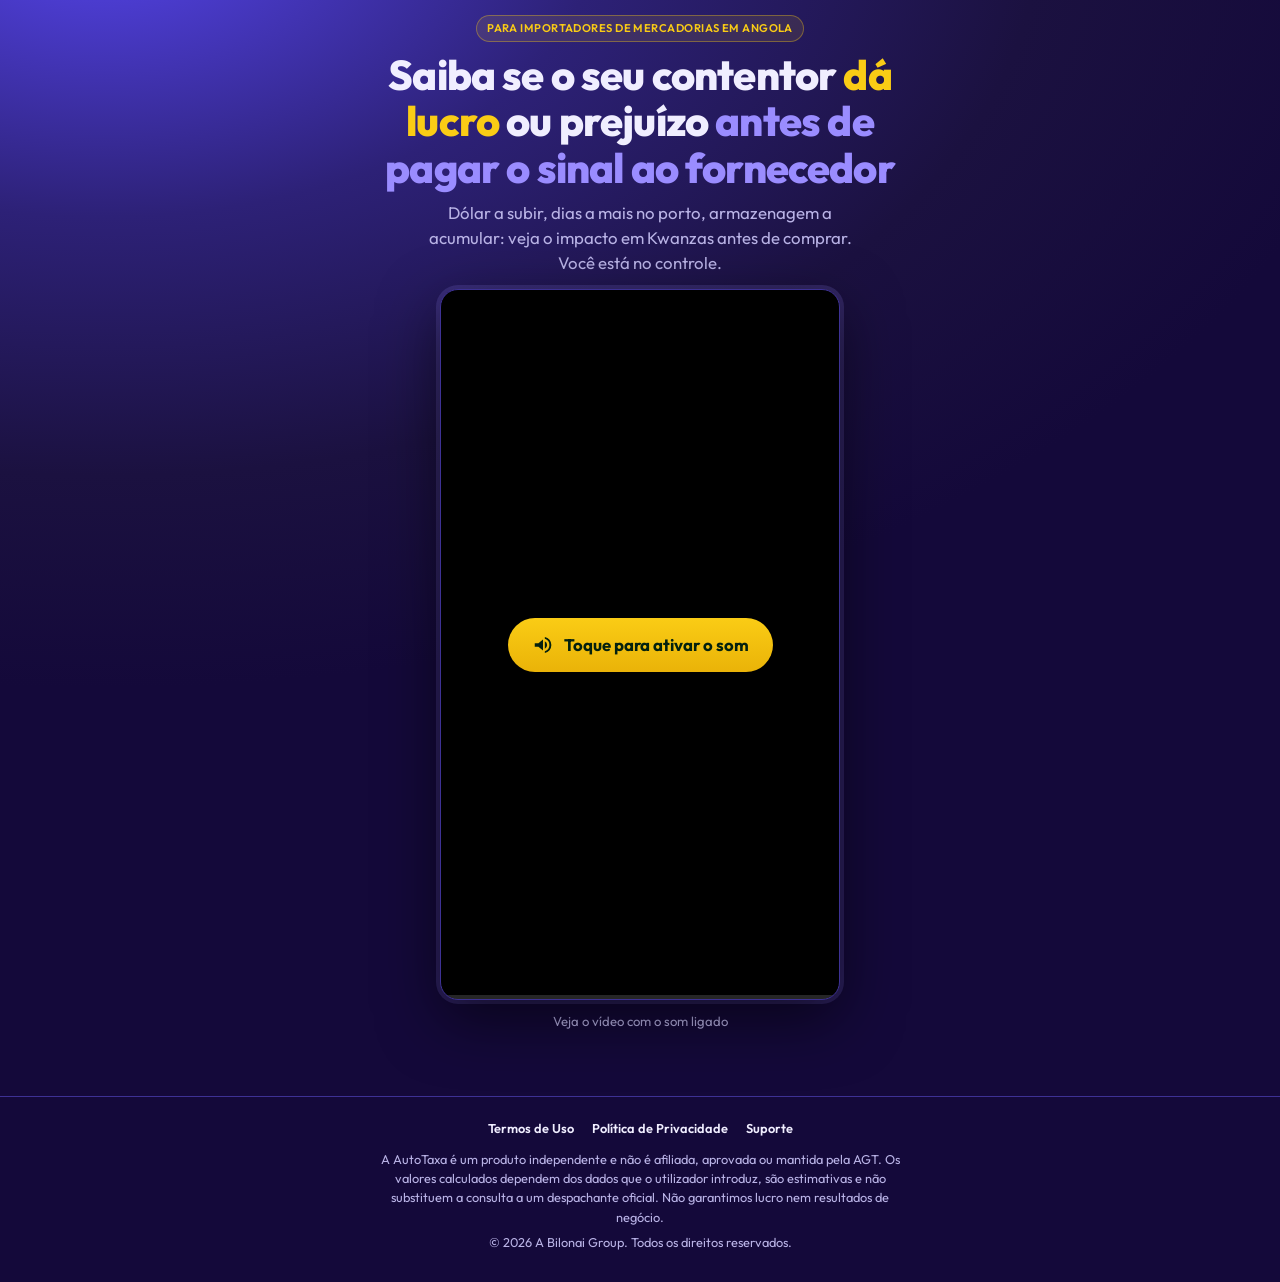
==== index.html @ 73c4d35e "Add files via upload" ====
<!doctype html>
<html lang="pt-AO">
<head>
  <meta charset="utf-8">
  <meta name="viewport" content="width=device-width,initial-scale=1,viewport-fit=cover">
  <title>AutoTaxa Cargo — Saiba se a sua importação dá lucro antes de comprar</title>
  <meta name="description" content="Planilha para importadores de mercadorias em Angola: veredito GO / NÃO COMPRAR, stress test de câmbio e atraso no porto, armazenagem e caixa — tudo em Kwanzas.">
  <meta name="theme-color" content="#2d2177">
  <meta property="og:title" content="AutoTaxa Cargo — Você está no controle da sua importação">
  <meta property="og:description" content="Veredito, stress test, armazenagem e caixa numa única planilha.">
  <meta property="og:type" content="website">
  <meta name="twitter:card" content="summary_large_image">
  <link rel="icon" type="image/png" href="/favicon.png">
  <link rel="apple-touch-icon" href="/favicon.png">
  <link rel="stylesheet" href="styles.css">
  <!-- Meta Pixel (apenas carregamento + PageView; os eventos de conversão vêm da plataforma de checkout) -->
  <script>
  !function(f,b,e,v,n,t,s){if(f.fbq)return;n=f.fbq=function(){n.callMethod?n.callMethod.apply(n,arguments):n.queue.push(arguments)};if(!f._fbq)f._fbq=n;n.push=n;n.loaded=!0;n.version='2.0';n.queue=[];t=b.createElement(e);t.async=!0;t.src=v;s=b.getElementsByTagName(e)[0];s.parentNode.insertBefore(t,s)}(window,document,'script','https://connect.facebook.net/en_US/fbevents.js');
  fbq('init','2337044630374395');
  fbq('track','PageView');
  </script>
  <noscript><img height="1" width="1" style="display:none" src="https://www.facebook.com/tr?id=2337044630374395&ev=PageView&noscript=1" alt=""></noscript>
  <!-- UTMify (passo final): colar aqui o script de UTMs do produto Cargo -->
</head>
<body>

<main class="hero">
  <div class="wrap">
    <span class="eyebrow">Para importadores de mercadorias em Angola</span>

    <h1>Saiba se o seu contentor <mark>dá lucro</mark> ou prejuízo <span class="soft">antes de pagar o sinal ao fornecedor</span></h1>

    <p class="sub">Dólar a subir, dias a mais no porto, armazenagem a acumular: veja o impacto em Kwanzas antes de comprar. Você está no controle.</p>

    <div class="vsl" id="vsl">
      <video id="vslVideo" muted autoplay playsinline webkit-playsinline preload="auto" disablepictureinpicture controlslist="nodownload noplaybackrate">
        <source src="assets/vsl.mp4" type="video/mp4">
      </video>
      <button class="sound-btn" id="soundBtn" type="button" aria-label="Ativar som do vídeo">
        <svg viewBox="0 0 24 24" fill="currentColor" aria-hidden="true"><path d="M3 10v4h4l5 4V6L7 10H3zm13.5 2a4.5 4.5 0 0 0-2.5-4v8a4.5 4.5 0 0 0 2.5-4zM14 3.2v2.1a7 7 0 0 1 0 13.4v2.1a9 9 0 0 0 0-17.6z"/></svg>
        Toque para ativar o som
      </button>
      <div class="vsl-bar"><i id="vslBar"></i></div>
    </div>
    <p class="vsl-note">Veja o vídeo com o som ligado</p>
  </div>
</main>

<!-- Libertada em UNLOCK_AT (main.js) -->
<section class="proof" id="veredito" hidden aria-label="O Veredito dos Importadores">
  <div class="proof-track" id="proofTrack">
    <div class="proof-sticky">
      <h2>O Veredito dos <span>Importadores</span></h2>
      <p class="proof-sub">Mensagens reais de clientes no WhatsApp</p>

      <div class="proof-stage" id="proofStage">
        <img src="assets/provas/prova-1.png" alt="Testemunho de cliente no WhatsApp 1" loading="lazy">
        <img src="assets/provas/prova-2.png" alt="Testemunho de cliente no WhatsApp 2" loading="lazy">
        <img src="assets/provas/prova-3.png" alt="Testemunho de cliente no WhatsApp 3" loading="lazy">
        <img src="assets/provas/prova-4.png" alt="Testemunho de cliente no WhatsApp 4" loading="lazy">
        <img src="assets/provas/prova-5.png" alt="Testemunho de cliente no WhatsApp 5" loading="lazy">
      </div>

      <div class="dots" id="proofDots" aria-hidden="true"><i></i><i></i><i></i><i></i><i></i></div>
      <p class="scroll-hint" id="scrollHint">Deslize para ver mais ↓</p>
    </div>
  </div>
</section>

<footer class="site-footer">
  <div class="wrap">
    <nav>
      <a href="termos.html">Termos de Uso</a>
      <a href="privacidade.html">Política de Privacidade</a>
      <a href="https://wa.me/244955968159" rel="noopener">Suporte</a>
    </nav>
    <p>A AutoTaxa é um produto independente e não é afiliada, aprovada ou mantida pela AGT. Os valores calculados dependem dos dados que o utilizador introduz, são estimativas e não substituem a consulta a um despachante oficial. Não garantimos lucro nem resultados de negócio.</p>
    <p>© <span id="year">2026</span> A Bilonai Group. Todos os direitos reservados.</p>
  </div>
</footer>

<a class="shortcut" id="shortcut" href="#veredito">👇 Ver quem já usa a AutoTaxa Cargo</a>

<!-- CTA: aparece no último testemunho -->
<div class="cta-card" id="ctaCard">
  <p><b>AutoTaxa Cargo</b> — simulador, stress test, contentores, caixa e manual em PDF</p>
  <a class="btn" href="https://okandapay.com/checkout/planilha-calculadora-autotaxa-cargo-mv1c8397?pid=7a7638f3-526f-4d42-95f4-f4718d9a4adf">
    QUERO A AUTOTAXA CARGO POR 21.997 Kz
    <span>Acesso digital imediato · Pagamento seguro</span>
  </a>
  <small>Última atualização da planilha: outubro de 2026</small>
</div>

<script src="main.js"></script>
</body>
</html>
---- styles.css ----
@import url('https://fonts.googleapis.com/css2?family=Outfit:wght@400;500;600;700;800&display=swap');

:root{
  --bg:#14093a; --bg2:#2d2177; --card:#241a5c; --line:#3d3194;
  --txt:#f0eeff; --mut:#b9b3e6; --teal:#9a8cff; --gold:#facc15;
  --cta1:#22c55e; --cta2:#15a34a; --danger:#f87171;
}
*{box-sizing:border-box;margin:0;padding:0}
html{scroll-behavior:smooth;-webkit-text-size-adjust:100%}
html{background:#14093a;color-scheme:dark;overscroll-behavior-y:none}
body{
  font-family:'Outfit',system-ui,-apple-system,Segoe UI,Roboto,sans-serif;
  background:transparent;
  color:var(--txt);line-height:1.5;min-height:100vh;
}
/* fundo em camada fixa própria: evita a barra branca ao rolar depressa no telemóvel */
body::before{
  content:'';position:fixed;inset:0;z-index:-1;pointer-events:none;
  background:radial-gradient(1300px 760px at 8% -8%,#5545ec 0%,#2d2177 38%,#1b1140 72%,#14093a 100%);
}
img,video{max-width:100%;display:block}
a{color:inherit}
[hidden]{display:none!important}

.wrap{width:100%;max-width:560px;margin:0 auto;padding:0 18px}
.wrap.wide{max-width:980px}

/* ---------- HERO ---------- */
.hero{padding:14px 0 36px;text-align:center}
.eyebrow{
  display:inline-block;font-size:.7rem;font-weight:600;letter-spacing:.04em;text-transform:uppercase;
  color:var(--gold);background:rgba(250,204,21,.1);border:1px solid rgba(250,204,21,.35);
  padding:4px 10px;border-radius:999px;margin-bottom:10px;
}
h1{font-size:clamp(1.65rem,6.4vw,2.6rem);line-height:1.12;font-weight:800;letter-spacing:-.02em}
h1 mark{background:none;color:var(--gold)}
h1 .soft{color:var(--teal)}
.cover{width:min(100%,360px);margin:0 auto 14px;border-radius:16px;border:1px solid var(--line);box-shadow:0 14px 40px rgba(0,0,0,.45)}
.pains{list-style:none;display:grid;gap:8px;text-align:left;max-width:400px;margin:18px auto 0;font-size:.92rem;color:var(--txt)}
.pains li{padding-left:26px;position:relative}
.pains li::before{content:'›';position:absolute;left:6px;color:var(--gold);font-weight:800}
.sub{margin:8px auto 14px;color:var(--mut);font-size:clamp(.92rem,3.5vw,1.05rem);max-width:460px}

/* ---------- VSL ---------- */
.vsl{
  position:relative;width:min(100%,400px);aspect-ratio:9/16;margin:0 auto;
  border-radius:18px;overflow:hidden;background:#000;
  border:1px solid var(--line);box-shadow:0 20px 60px rgba(0,0,0,.55),0 0 0 4px rgba(154,140,255,.18);
}
.vsl video{width:100%;height:100%;object-fit:cover;cursor:pointer}
.sound-btn{
  position:absolute;inset:0;margin:auto;width:max-content;height:max-content;
  display:flex;align-items:center;gap:10px;
  font:700 1.05rem 'Outfit',sans-serif;color:#04210f;
  background:linear-gradient(180deg,var(--gold),#eab308);
  border:0;border-radius:999px;padding:16px 24px;cursor:pointer;
  box-shadow:0 0 0 0 rgba(250,204,21,.7);animation:pulse 1.6s infinite;
}
.sound-btn svg{width:22px;height:22px}
.vsl-bar{position:absolute;left:0;right:0;bottom:0;height:4px;background:rgba(255,255,255,.15)}
.vsl-bar i{display:block;height:100%;width:0;background:var(--teal);transition:width .4s linear}
.vsl-note{margin-top:12px;font-size:.82rem;color:var(--mut)}

/* ---------- ATALHO FLUTUANTE ---------- */
.shortcut{
  position:fixed;left:50%;bottom:18px;transform:translate(-50%,30px);opacity:0;pointer-events:none;
  z-index:30;display:flex;align-items:center;gap:8px;white-space:nowrap;
  font:700 .95rem 'Outfit',sans-serif;color:var(--txt);text-decoration:none;
  background:rgba(36,26,92,.96);border:1px solid var(--teal);border-radius:999px;padding:13px 20px;
  box-shadow:0 10px 30px rgba(0,0,0,.5);transition:.5s cubic-bezier(.2,.8,.2,1);
}
.shortcut.show{opacity:1;transform:translate(-50%,0);pointer-events:auto;animation:nudge 2.2s 1s infinite}

/* ---------- PROVAS (scroll-driven) ---------- */
.proof-track{position:relative;height:calc(100vh + 4*90vh);height:calc(100svh + 4*90svh)}
.proof-sticky{
  position:sticky;top:0;height:100vh;height:100svh;
  display:flex;flex-direction:column;align-items:center;padding:20px 18px 14px;
}
.proof h2{font-size:clamp(1.3rem,5vw,1.8rem);font-weight:800;text-align:center;letter-spacing:-.01em}
.proof h2 span{color:var(--teal)}
.proof-sub{color:var(--mut);font-size:.9rem;text-align:center;margin:4px 0 12px}
.proof-stage{position:relative;flex:1;width:100%;max-width:420px;min-height:0}
.proof-stage img{
  position:absolute;inset:0;width:100%;height:100%;object-fit:contain;
  opacity:0;transform:translateY(18px) scale(.97);transition:.45s ease;border-radius:12px;
}
.proof-stage img.on{opacity:1;transform:none}
.dots{display:flex;gap:8px;margin:12px 0 4px}
.dots i{width:8px;height:8px;border-radius:50%;background:var(--line);transition:.3s}
.dots i.on{background:var(--teal);width:24px;border-radius:6px}
.scroll-hint{font-size:.82rem;color:var(--mut);height:20px;transition:.3s}
.scroll-hint.off{opacity:0}

/* CTA final (aparece no último testemunho) */
.cta-card{
  position:fixed;left:50%;bottom:14px;z-index:40;width:calc(100% - 28px);max-width:460px;
  transform:translate(-50%,40px);opacity:0;pointer-events:none;transition:.7s cubic-bezier(.2,.8,.2,1);
  text-align:center;background:linear-gradient(180deg,#2a1f6e,#1c1450);
  border:1px solid var(--cta1);border-radius:18px;padding:16px 16px 14px;
  box-shadow:0 0 40px rgba(34,197,94,.28),0 16px 40px rgba(0,0,0,.6);
}
.cta-card.show{opacity:1;transform:translate(-50%,0);pointer-events:auto}
.cta-card p{font-size:.88rem;color:var(--mut);margin-bottom:10px}
.cta-card p b{color:var(--txt)}
.cta-card small{display:block;margin-top:9px;font-size:.76rem;color:var(--mut)}

.btn{
  display:block;width:100%;text-align:center;text-decoration:none;
  font:800 1.08rem 'Outfit',sans-serif;color:#03210e;
  background:linear-gradient(180deg,var(--cta1),var(--cta2));
  padding:17px 18px;border-radius:14px;border:0;cursor:pointer;
  box-shadow:0 8px 24px rgba(34,197,94,.35);animation:glow 2s infinite;
}
.btn span{display:block;font-size:.8rem;font-weight:600;opacity:.8}
.btn:active{transform:scale(.98)}

/* ---------- LEGAL ---------- */
.legal{padding:34px 0 50px}
.legal h1{font-size:1.7rem;margin-bottom:6px}
.legal .upd{color:var(--mut);font-size:.85rem;margin-bottom:22px}
.legal h2{font-size:1.1rem;margin:22px 0 6px;color:var(--teal)}
.legal p,.legal li{color:#dcd7ff;font-size:.97rem;margin-bottom:8px}
.legal ul{padding-left:20px}
.legal .fill{background:rgba(250,204,21,.18);color:var(--gold);padding:0 5px;border-radius:4px}
.back{display:inline-block;margin-bottom:18px;color:var(--teal);text-decoration:none;font-weight:600}

/* ---------- FOOTER ---------- */
.site-footer{border-top:1px solid var(--line);margin-top:28px;padding:22px 0 24px;text-align:center;color:var(--mut);font-size:.8rem}
.site-footer nav{display:flex;justify-content:center;gap:18px;margin-bottom:12px;flex-wrap:wrap}
.site-footer nav a{color:var(--txt);text-decoration:none;font-weight:600}
.site-footer nav a:hover{color:var(--teal)}
.site-footer p{max-width:520px;margin:6px auto}
/* espaço extra só enquanto o cartão de CTA fixo está visível */
body.cta-on .site-footer{padding-bottom:150px}

/* ---------- ANIMAÇÕES ---------- */
@keyframes pulse{0%{box-shadow:0 0 0 0 rgba(250,204,21,.65)}70%{box-shadow:0 0 0 22px rgba(250,204,21,0)}100%{box-shadow:0 0 0 0 rgba(250,204,21,0)}}
@keyframes glow{0%,100%{box-shadow:0 8px 24px rgba(34,197,94,.35)}50%{box-shadow:0 8px 34px rgba(34,197,94,.7)}}
@keyframes nudge{0%,100%{transform:translate(-50%,0)}50%{transform:translate(-50%,-5px)}}
@media(prefers-reduced-motion:reduce){*{animation:none!important;transition:none!important}}
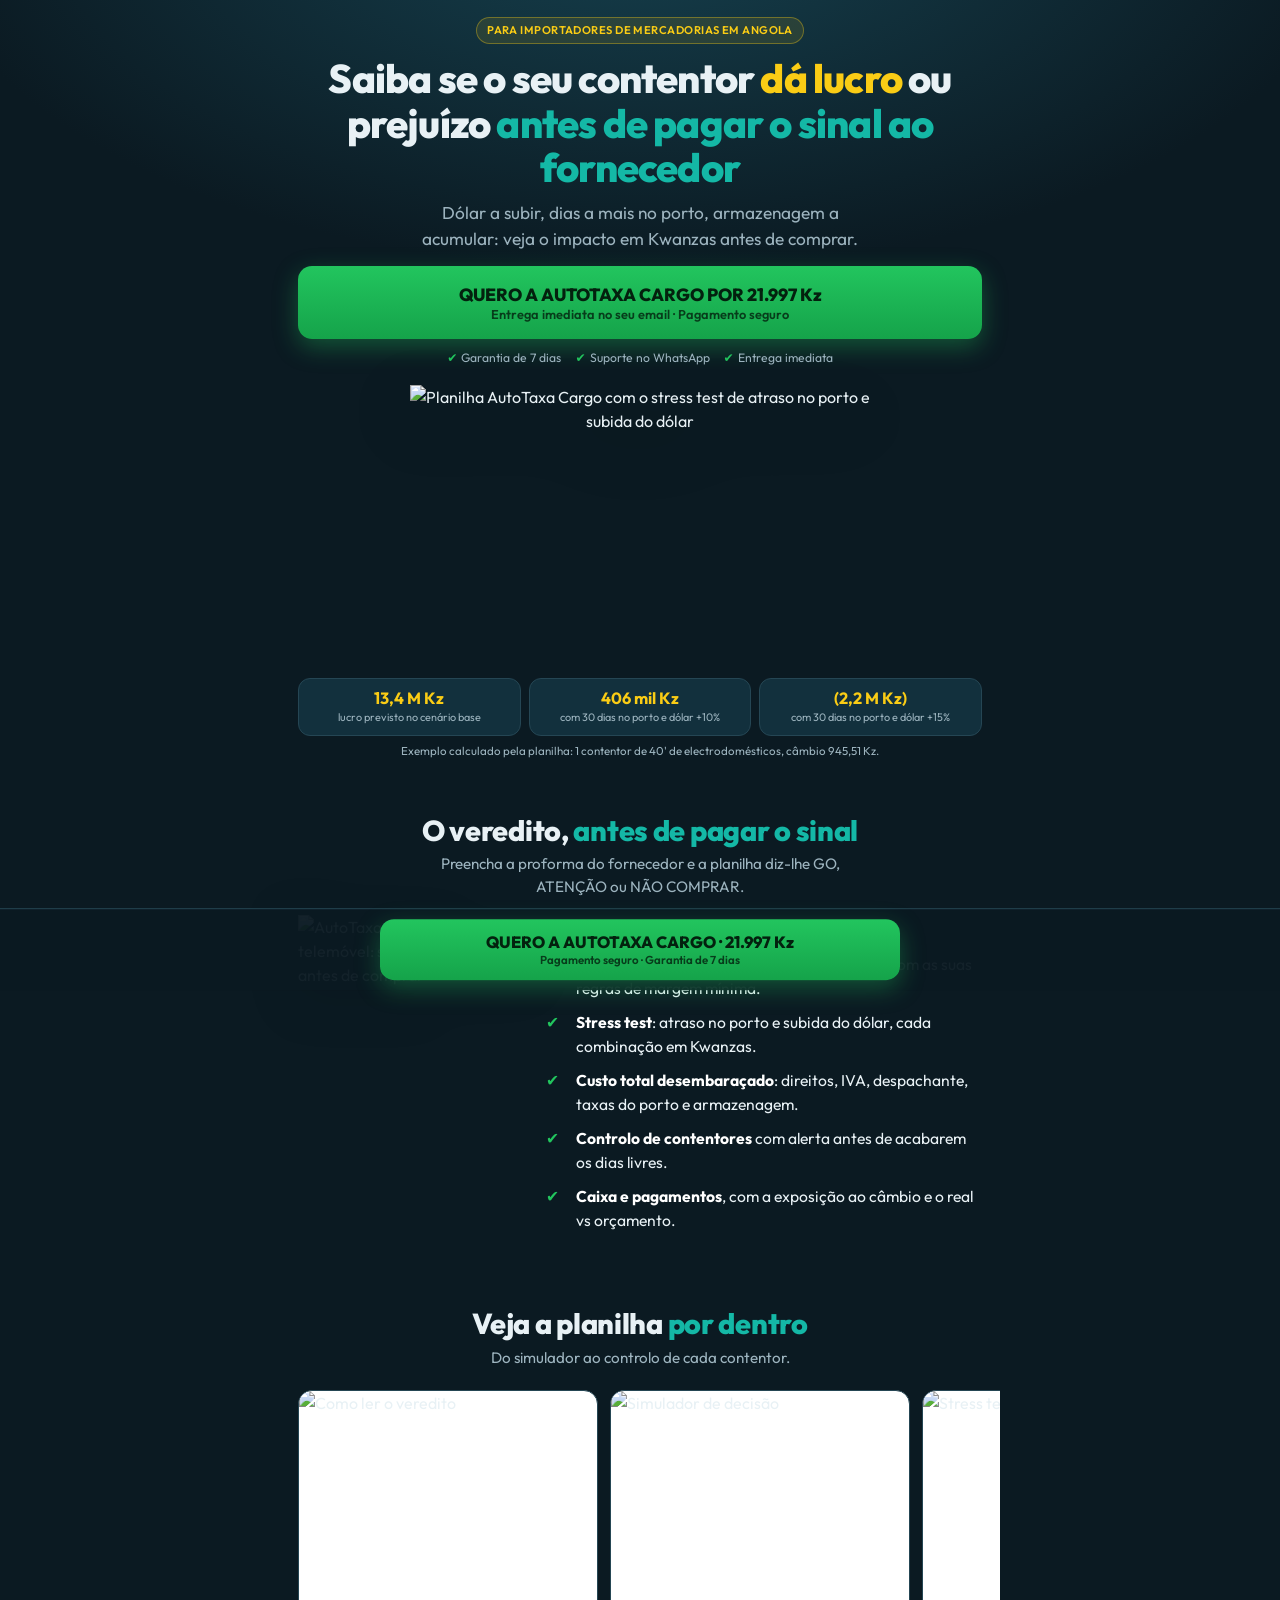
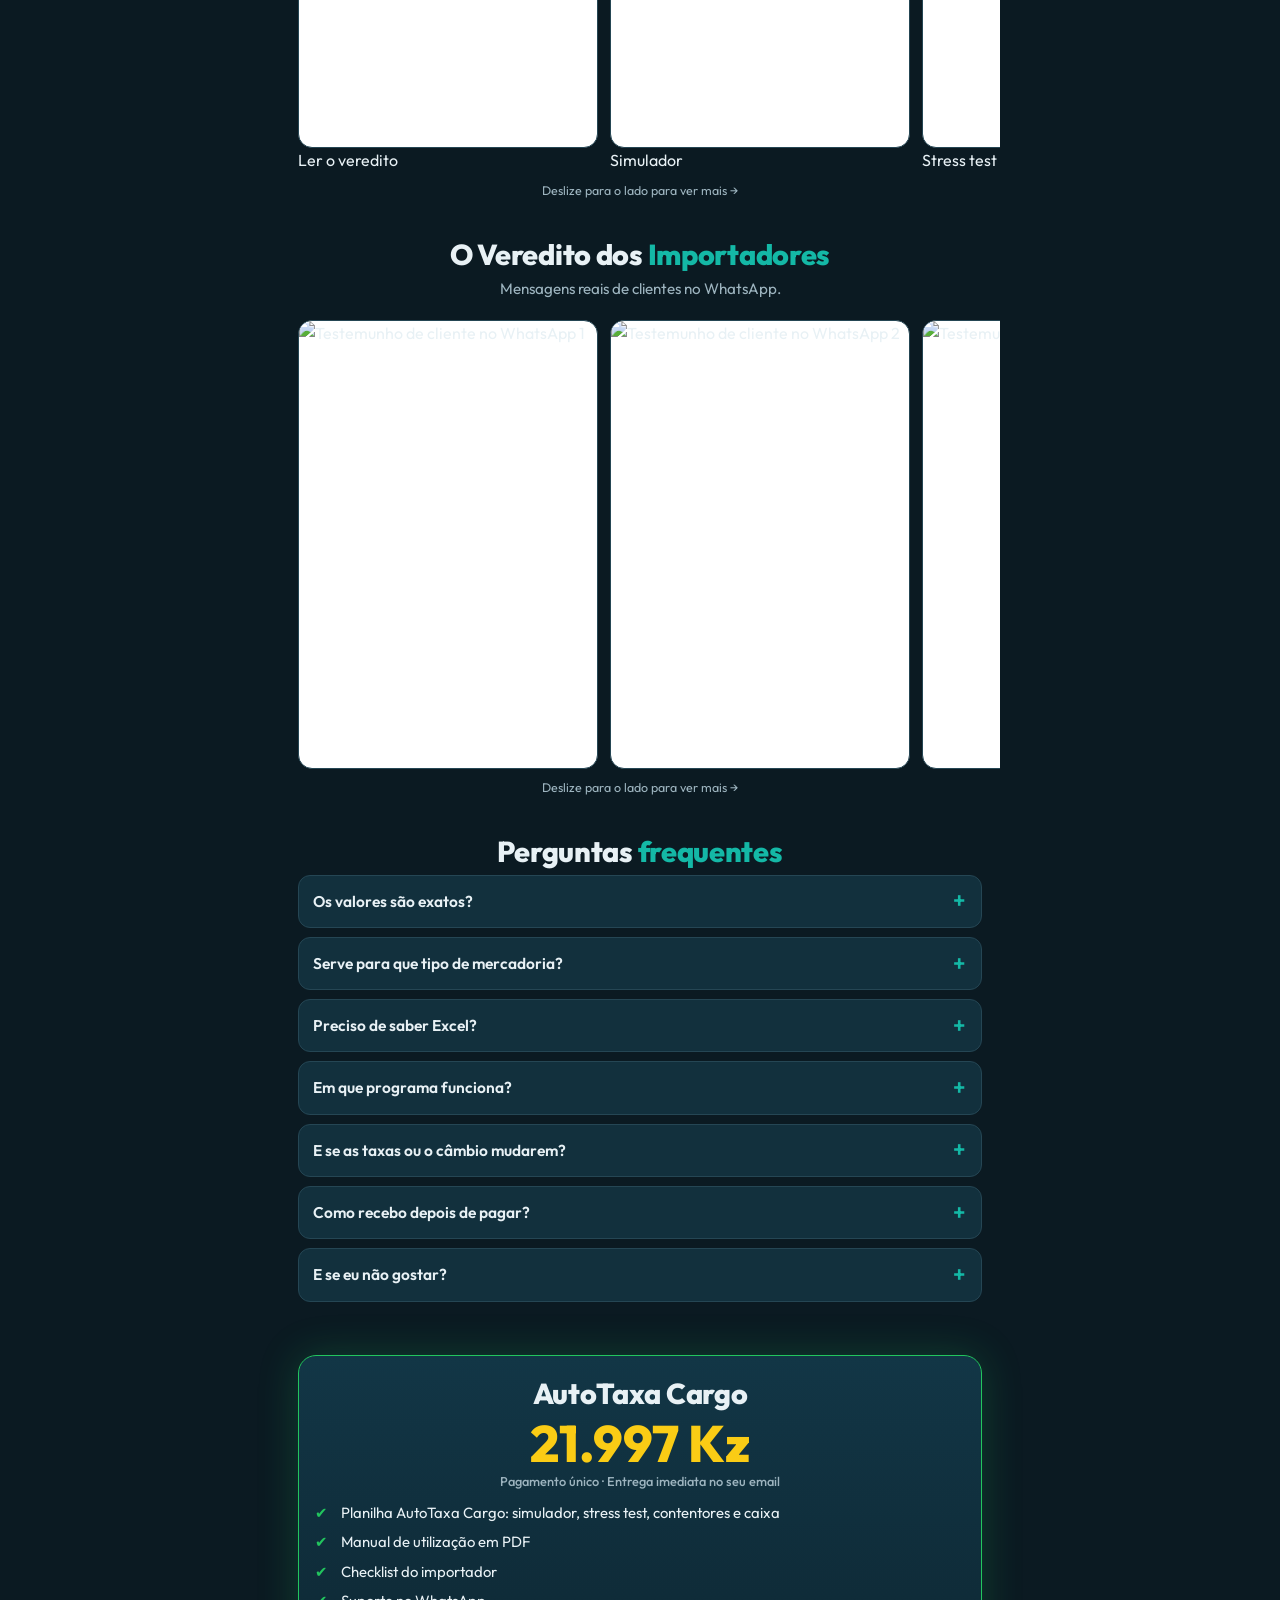
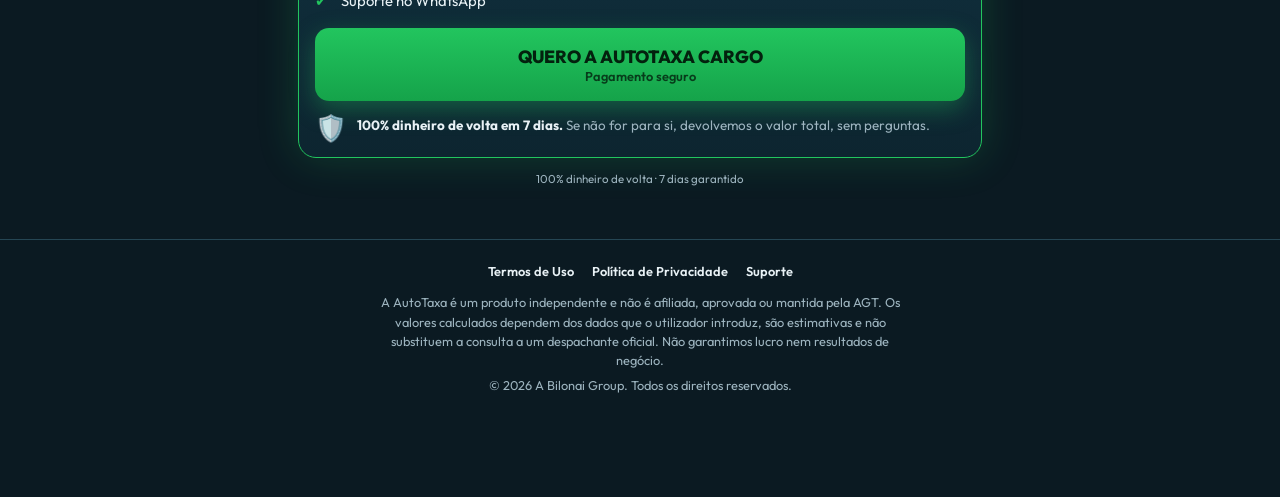
==== commit 4a9e1a4e: "Add files via upload" ====
--- a/index.html
+++ b/index.html
@@ -4,16 +4,19 @@
   <meta charset="utf-8">
   <meta name="viewport" content="width=device-width,initial-scale=1,viewport-fit=cover">
   <title>AutoTaxa Cargo — Saiba se a sua importação dá lucro antes de comprar</title>
-  <meta name="description" content="Planilha para importadores de mercadorias em Angola: veredito GO / NÃO COMPRAR, stress test de câmbio e atraso no porto, armazenagem e caixa — tudo em Kwanzas.">
+  <meta name="description" content="Planilha para importadores de mercadorias em Angola: veredito GO / NÃO COMPRAR, stress test de câmbio e atraso no porto, armazenagem e caixa, tudo em Kwanzas.">
   <meta name="theme-color" content="#2d2177">
-  <meta property="og:title" content="AutoTaxa Cargo — Você está no controle da sua importação">
-  <meta property="og:description" content="Veredito, stress test, armazenagem e caixa numa única planilha.">
+  <meta property="og:title" content="AutoTaxa Cargo — Saiba se o seu contentor dá lucro antes de pagar o sinal">
+  <meta property="og:description" content="Veredito, stress test, armazenagem e caixa numa única planilha, em Kwanzas.">
   <meta property="og:type" content="website">
-  <meta name="twitter:card" content="summary_large_image">
   <link rel="icon" type="image/png" href="/favicon.png">
   <link rel="apple-touch-icon" href="/favicon.png">
+  <link rel="preconnect" href="https://fonts.googleapis.com">
+  <link rel="preconnect" href="https://fonts.gstatic.com" crossorigin>
+  <link rel="preload" as="image" href="assets/v2/laptop.webp" type="image/webp">
+  <link rel="stylesheet" href="https://fonts.googleapis.com/css2?family=Outfit:wght@400;600;800&display=swap">
   <link rel="stylesheet" href="styles.css">
-  <!-- Meta Pixel (apenas carregamento + PageView; os eventos de conversão vêm da plataforma de checkout) -->
+  <!-- Meta Pixel (apenas carregamento + PageView; os eventos de conversão vêm da OkandaPay) -->
   <script>
   !function(f,b,e,v,n,t,s){if(f.fbq)return;n=f.fbq=function(){n.callMethod?n.callMethod.apply(n,arguments):n.queue.push(arguments)};if(!f._fbq)f._fbq=n;n.push=n;n.loaded=!0;n.version='2.0';n.queue=[];t=b.createElement(e);t.async=!0;t.src=v;s=b.getElementsByTagName(e)[0];s.parentNode.insertBefore(t,s)}(window,document,'script','https://connect.facebook.net/en_US/fbevents.js');
   fbq('init','2337044630374395');
@@ -22,75 +25,105 @@
   <noscript><img height="1" width="1" style="display:none" src="https://www.facebook.com/tr?id=2337044630374395&ev=PageView&noscript=1" alt=""></noscript>
   <!-- UTMify (passo final): colar aqui o script de UTMs do produto Cargo -->
 </head>
-<body>
+<body class="v2">
 
-<main class="hero">
-  <div class="wrap">
-    <span class="eyebrow">Para importadores de mercadorias em Angola</span>
+<div class="live-bar" id="liveBar" hidden>🔥 <b id="liveNum">0</b> importadores já viram esta oferta hoje</div>
 
-    <h1>Saiba se o seu contentor <mark>dá lucro</mark> ou prejuízo <span class="soft">antes de pagar o sinal ao fornecedor</span></h1>
+<main>
+<header class="hero"><div class="wrap">
+  <span class="eyebrow">Para importadores de mercadorias em Angola</span>
+  <h1>Saiba se o seu contentor <mark>dá lucro</mark> ou prejuízo <span class="soft">antes de pagar o sinal ao fornecedor</span></h1>
+  <p class="sub">Dólar a subir, dias a mais no porto, armazenagem a acumular: veja o impacto em Kwanzas antes de comprar.</p>
+  <a class="btn" id="mainCta" href="https://okandapay.com/checkout/planilha-calculadora-autotaxa-cargo-mv1c8397?pid=7a7638f3-526f-4d42-95f4-f4718d9a4adf">QUERO A AUTOTAXA CARGO POR 21.997 Kz<span>Entrega imediata no seu email · Pagamento seguro</span></a>
+  <p class="trust"><span><i>✔</i>Garantia de 7 dias</span><span><i>✔</i>Suporte no WhatsApp</span><span><i>✔</i>Entrega imediata</span></p>
+  <img class="hero-img" src="assets/v2/laptop.webp" width="900" height="546" alt="Planilha AutoTaxa Cargo com o stress test de atraso no porto e subida do dólar" fetchpriority="high">
+  <div class="example" aria-label="Exemplo da planilha">
+    <div><b>13,4 M Kz</b><span>lucro previsto no cenário base</span></div>
+    <div><b>406 mil Kz</b><span>com 30 dias no porto e dólar +10%</span></div>
+    <div><b>(2,2 M Kz)</b><span>com 30 dias no porto e dólar +15%</span></div>
+  </div>
+  <p class="example-note">Exemplo calculado pela planilha: 1 contentor de 40' de electrodomésticos, câmbio 945,51 Kz.</p>
+</div></header>
 
-    <p class="sub">Dólar a subir, dias a mais no porto, armazenagem a acumular: veja o impacto em Kwanzas antes de comprar. Você está no controle.</p>
+<section><div class="wrap">
+  <h2>O veredito, <span>antes de pagar o sinal</span></h2>
+  <p class="lead">Preencha a proforma do fornecedor e a planilha diz-lhe GO, ATENÇÃO ou NÃO COMPRAR.</p>
+  <div class="split">
+    <img class="phone" src="assets/v2/phone.webp" width="520" height="803" alt="AutoTaxa Cargo no telemóvel: simulador de decisão antes de comprar" loading="lazy">
+    <ul class="list">
+      <li><b>Veredito GO / ATENÇÃO / NÃO COMPRAR</b>, com as suas regras de margem mínima.</li>
+      <li><b>Stress test</b>: atraso no porto e subida do dólar, cada combinação em Kwanzas.</li>
+      <li><b>Custo total desembaraçado</b>: direitos, IVA, despachante, taxas do porto e armazenagem.</li>
+      <li><b>Controlo de contentores</b> com alerta antes de acabarem os dias livres.</li>
+      <li><b>Caixa e pagamentos</b>, com a exposição ao câmbio e o real vs orçamento.</li>
+    </ul>
+  </div>
+</div></section>
 
-    <div class="vsl" id="vsl">
-      <video id="vslVideo" muted autoplay playsinline webkit-playsinline preload="auto" disablepictureinpicture controlslist="nodownload noplaybackrate">
-        <source src="assets/vsl.mp4" type="video/mp4">
-      </video>
-      <button class="sound-btn" id="soundBtn" type="button" aria-label="Ativar som do vídeo">
-        <svg viewBox="0 0 24 24" fill="currentColor" aria-hidden="true"><path d="M3 10v4h4l5 4V6L7 10H3zm13.5 2a4.5 4.5 0 0 0-2.5-4v8a4.5 4.5 0 0 0 2.5-4zM14 3.2v2.1a7 7 0 0 1 0 13.4v2.1a9 9 0 0 0 0-17.6z"/></svg>
-        Toque para ativar o som
-      </button>
-      <div class="vsl-bar"><i id="vslBar"></i></div>
-    </div>
-    <p class="vsl-note">Veja o vídeo com o som ligado</p>
+<section><div class="wrap">
+  <h2>Veja a planilha <span>por dentro</span></h2>
+  <p class="lead">Do simulador ao controlo de cada contentor.</p>
+  <div class="carousel phones" aria-label="Ecrãs da planilha">
+    <figure><img src="assets/v2/p-veredito.webp" width="340" height="407" alt="Como ler o veredito" loading="lazy"><figcaption>Ler o veredito</figcaption></figure>
+    <figure><img src="assets/v2/p-simulador.webp" width="340" height="407" alt="Simulador de decisão" loading="lazy"><figcaption>Simulador</figcaption></figure>
+    <figure><img src="assets/v2/p-stress.webp" width="340" height="407" alt="Stress test" loading="lazy"><figcaption>Stress test</figcaption></figure>
+    <figure><img src="assets/v2/p-contentores.webp" width="340" height="407" alt="Controlo de contentores" loading="lazy"><figcaption>Contentores</figcaption></figure>
+    <figure><img src="assets/v2/p-caixa.webp" width="340" height="407" alt="Pagamentos e caixa" loading="lazy"><figcaption>Pagamentos e caixa</figcaption></figure>
+    <figure><img src="assets/v2/p-real.webp" width="340" height="407" alt="Real versus orçamento" loading="lazy"><figcaption>Real vs orçamento</figcaption></figure>
+    <figure><img src="assets/v2/p-painel.webp" width="340" height="407" alt="Painel e checklist" loading="lazy"><figcaption>Painel e checklist</figcaption></figure>
   </div>
+  <p class="swipe">Deslize para o lado para ver mais →</p>
+</div></section>
+
+<section><div class="wrap">
+  <h2>O Veredito dos <span>Importadores</span></h2>
+  <p class="lead">Mensagens reais de clientes no WhatsApp.</p>
+  <div class="carousel" aria-label="Testemunhos de clientes">
+    <img src="assets/v2/prova-1.webp" width="560" height="840" alt="Testemunho de cliente no WhatsApp 1" loading="lazy">
+    <img src="assets/v2/prova-2.webp" width="560" height="840" alt="Testemunho de cliente no WhatsApp 2" loading="lazy">
+    <img src="assets/v2/prova-3.webp" width="560" height="840" alt="Testemunho de cliente no WhatsApp 3" loading="lazy">
+    <img src="assets/v2/prova-4.webp" width="560" height="840" alt="Testemunho de cliente no WhatsApp 4" loading="lazy">
+    <img src="assets/v2/prova-5.webp" width="560" height="840" alt="Testemunho de cliente no WhatsApp 5" loading="lazy">
+  </div>
+  <p class="swipe">Deslize para o lado para ver mais →</p>
+</div></section>
+
+<section><div class="wrap">
+  <h2>Perguntas <span>frequentes</span></h2>
+  <details><summary>Os valores são exatos?</summary><p>A planilha calcula com os dados que você introduz (câmbio, taxas, tarifas do despachante, do terminal e do armador) e dá-lhe uma estimativa. O valor final pode variar por reavaliação aduaneira ou câmbio aplicado, por isso confirme com o seu despachante antes de pagar o sinal. Não garantimos lucro nem resultados de negócio.</p></details>
+  <details><summary>Serve para que tipo de mercadoria?</summary><p>Para qualquer carga em contentor, de 20' ou 40': electrodomésticos, electrónicos, peças, roupa e outras. Você escolhe a categoria e o tipo de contentor, e pode renomeá-los.</p></details>
+  <details><summary>Preciso de saber Excel?</summary><p>Não. Você só preenche as células azuis e a planilha calcula o resto. Vem com manual de utilização em PDF, passo a passo, e um checklist do importador.</p></details>
+  <details><summary>Em que programa funciona?</summary><p>Abre no Excel, no computador ou no telemóvel.</p></details>
+  <details><summary>E se as taxas ou o câmbio mudarem?</summary><p>Basta atualizar os valores na folha PARÂMETROS e tudo é recalculado. Você configura uma vez e ajusta quando as tarifas mudarem.</p></details>
+  <details><summary>Como recebo depois de pagar?</summary><p>O acesso é digital e imediato, enviado para o email ou contacto indicado no checkout. Se tiver qualquer dificuldade, fale connosco no WhatsApp.</p></details>
+  <details><summary>E se eu não gostar?</summary><p>Tem 7 dias para pedir o reembolso integral, sem precisar de explicar o motivo, pelo WhatsApp ou por email.</p></details>
+</div></section>
+
+<section><div class="wrap">
+  <div class="offer">
+    <h2>AutoTaxa Cargo</h2>
+    <div class="price">21.997 Kz<small>Pagamento único · Entrega imediata no seu email</small></div>
+    <ul>
+      <li>Planilha AutoTaxa Cargo: simulador, stress test, contentores e caixa</li>
+      <li>Manual de utilização em PDF</li>
+      <li>Checklist do importador</li>
+      <li>Suporte no WhatsApp</li>
+    </ul>
+    <a class="btn" id="finalCta" href="https://okandapay.com/checkout/planilha-calculadora-autotaxa-cargo-mv1c8397?pid=7a7638f3-526f-4d42-95f4-f4718d9a4adf">QUERO A AUTOTAXA CARGO<span>Pagamento seguro</span></a>
+    <div class="guarantee"><em>🛡️</em><p><b>100% dinheiro de volta em 7 dias.</b> Se não for para si, devolvemos o valor total, sem perguntas.</p></div>
+  </div>
+  <p class="example-note" style="margin-top:12px">100% dinheiro de volta · 7 dias garantido</p>
+</div></section>
 </main>
 
-<!-- Libertada em UNLOCK_AT (main.js) -->
-<section class="proof" id="veredito" hidden aria-label="O Veredito dos Importadores">
-  <div class="proof-track" id="proofTrack">
-    <div class="proof-sticky">
-      <h2>O Veredito dos <span>Importadores</span></h2>
-      <p class="proof-sub">Mensagens reais de clientes no WhatsApp</p>
+<footer class="site-footer"><div class="wrap">
+  <nav><a href="termos.html">Termos de Uso</a><a href="privacidade.html">Política de Privacidade</a><a href="https://wa.me/244955968159" rel="noopener">Suporte</a></nav>
+  <p>A AutoTaxa é um produto independente e não é afiliada, aprovada ou mantida pela AGT. Os valores calculados dependem dos dados que o utilizador introduz, são estimativas e não substituem a consulta a um despachante oficial. Não garantimos lucro nem resultados de negócio.</p>
+  <p>© <span id="year">2026</span> A Bilonai Group. Todos os direitos reservados.</p>
+</div></footer>
 
-      <div class="proof-stage" id="proofStage">
-        <img src="assets/provas/prova-1.png" alt="Testemunho de cliente no WhatsApp 1" loading="lazy">
-        <img src="assets/provas/prova-2.png" alt="Testemunho de cliente no WhatsApp 2" loading="lazy">
-        <img src="assets/provas/prova-3.png" alt="Testemunho de cliente no WhatsApp 3" loading="lazy">
-        <img src="assets/provas/prova-4.png" alt="Testemunho de cliente no WhatsApp 4" loading="lazy">
-        <img src="assets/provas/prova-5.png" alt="Testemunho de cliente no WhatsApp 5" loading="lazy">
-      </div>
+<div class="sticky" id="sticky"><a class="btn" href="https://okandapay.com/checkout/planilha-calculadora-autotaxa-cargo-mv1c8397?pid=7a7638f3-526f-4d42-95f4-f4718d9a4adf">QUERO A AUTOTAXA CARGO · 21.997 Kz<span>Pagamento seguro · Garantia de 7 dias</span></a></div>
 
-      <div class="dots" id="proofDots" aria-hidden="true"><i></i><i></i><i></i><i></i><i></i></div>
-      <p class="scroll-hint" id="scrollHint">Deslize para ver mais ↓</p>
-    </div>
-  </div>
-</section>
-
-<footer class="site-footer">
-  <div class="wrap">
-    <nav>
-      <a href="termos.html">Termos de Uso</a>
-      <a href="privacidade.html">Política de Privacidade</a>
-      <a href="https://wa.me/244955968159" rel="noopener">Suporte</a>
-    </nav>
-    <p>A AutoTaxa é um produto independente e não é afiliada, aprovada ou mantida pela AGT. Os valores calculados dependem dos dados que o utilizador introduz, são estimativas e não substituem a consulta a um despachante oficial. Não garantimos lucro nem resultados de negócio.</p>
-    <p>© <span id="year">2026</span> A Bilonai Group. Todos os direitos reservados.</p>
-  </div>
-</footer>
-
-<a class="shortcut" id="shortcut" href="#veredito">👇 Ver quem já usa a AutoTaxa Cargo</a>
-
-<!-- CTA: aparece no último testemunho -->
-<div class="cta-card" id="ctaCard">
-  <p><b>AutoTaxa Cargo</b> — simulador, stress test, contentores, caixa e manual em PDF</p>
-  <a class="btn" href="https://okandapay.com/checkout/planilha-calculadora-autotaxa-cargo-mv1c8397?pid=7a7638f3-526f-4d42-95f4-f4718d9a4adf">
-    QUERO A AUTOTAXA CARGO POR 21.997 Kz
-    <span>Acesso digital imediato · Pagamento seguro</span>
-  </a>
-  <small>Última atualização da planilha: outubro de 2026</small>
-</div>
-
-<script src="main.js"></script>
+<script src="main.js" defer></script>
 </body>
 </html>
--- a/styles.css
+++ b/styles.css
@@ -1,29 +1,92 @@
-@import url('https://fonts.googleapis.com/css2?family=Outfit:wght@400;500;600;700;800&display=swap');
-
-:root{
-  --bg:#14093a; --bg2:#2d2177; --card:#241a5c; --line:#3d3194;
-  --txt:#f0eeff; --mut:#b9b3e6; --teal:#9a8cff; --gold:#facc15;
-  --cta1:#22c55e; --cta2:#15a34a; --danger:#f87171;
-}
+:root{--bg:#0b1a22;--bg2:#10303c;--card:#12303d;--line:#254654;--txt:#e8f1f5;--mut:#9db4bf;--teal:#14b8a6;--gold:#facc15;--cta1:#22c55e;--cta2:#15a34a;--danger:#f87171}
 *{box-sizing:border-box;margin:0;padding:0}
-html{scroll-behavior:smooth;-webkit-text-size-adjust:100%}
-html{background:#14093a;color-scheme:dark;overscroll-behavior-y:none}
-body{
-  font-family:'Outfit',system-ui,-apple-system,Segoe UI,Roboto,sans-serif;
-  background:transparent;
-  color:var(--txt);line-height:1.5;min-height:100vh;
-}
-/* fundo em camada fixa própria: evita a barra branca ao rolar depressa no telemóvel */
-body::before{
-  content:'';position:fixed;inset:0;z-index:-1;pointer-events:none;
-  background:radial-gradient(1300px 760px at 8% -8%,#5545ec 0%,#2d2177 38%,#1b1140 72%,#14093a 100%);
-}
-img,video{max-width:100%;display:block}
+html{-webkit-text-size-adjust:100%;background:#0b1a22;color-scheme:dark;overscroll-behavior-y:none}
+body{font-family:'Outfit',system-ui,-apple-system,Segoe UI,Roboto,sans-serif;background:transparent;color:var(--txt);line-height:1.5;min-height:100vh}
+body::before{content:'';position:fixed;inset:0;z-index:-1;pointer-events:none;background:radial-gradient(1200px 600px at 50% -10%,#16414f 0%,#0b1a22 60%)}
+img{max-width:100%;height:auto;display:block}
 a{color:inherit}
 [hidden]{display:none!important}
+.wrap{width:100%;max-width:560px;margin:0 auto;padding:0 18px}
+.v2 section{padding:30px 0 6px}
+.v2 h1{font-size:clamp(1.7rem,7vw,2.5rem);line-height:1.12;font-weight:800;letter-spacing:-.02em;text-align:center}
+.v2 h1 mark{background:none;color:var(--gold)}
+.v2 h1 .soft{color:var(--teal)}
+.v2 h2{font-size:clamp(1.35rem,5.4vw,1.8rem);line-height:1.2;font-weight:800;text-align:center;letter-spacing:-.01em;margin-bottom:6px}
+.v2 h2 span{color:var(--teal)}
+.lead{color:var(--mut);text-align:center;font-size:.95rem;margin:0 auto 16px;max-width:440px}
 
-.wrap{width:100%;max-width:560px;margin:0 auto;padding:0 18px}
-.wrap.wide{max-width:980px}
+/* barra */
+.live-bar{position:fixed;top:0;left:0;right:0;z-index:60;background:var(--danger);color:#2b0505;text-align:center;font-weight:800;padding:9px 12px;font-size:.88rem;animation:barIn .5s ease}
+body.bar-on{padding-top:40px}
+@keyframes barIn{from{transform:translateY(-100%)}to{transform:none}}
+
+/* hero */
+.v2 .hero{padding:16px 0 8px;text-align:center}
+.v2 .eyebrow{display:inline-block;font-size:.7rem;font-weight:600;letter-spacing:.04em;text-transform:uppercase;color:var(--gold);background:rgba(250,204,21,.1);border:1px solid rgba(250,204,21,.35);padding:4px 10px;border-radius:999px;margin-bottom:12px}
+.v2 .sub{margin:10px auto 14px;color:var(--mut);font-size:clamp(.95rem,3.8vw,1.08rem);max-width:460px}
+.hero-img{margin:18px auto 0;width:100%;max-width:460px;filter:drop-shadow(0 18px 30px rgba(0,0,0,.45))}
+.example{display:grid;grid-template-columns:1fr 1fr 1fr;gap:8px;margin:14px 0 0}
+.example div{background:var(--card);border:1px solid var(--line);border-radius:12px;padding:10px 6px;text-align:center}
+.example b{display:block;font-size:1.02rem;color:var(--gold);line-height:1.15}
+.example span{display:block;font-size:.68rem;color:var(--mut);margin-top:3px;line-height:1.25}
+.example-note{font-size:.72rem;color:var(--mut);text-align:center;margin:6px 0 16px}
+
+/* botões */
+.btn{display:block;width:100%;text-align:center;text-decoration:none;font:800 1.1rem 'Outfit',sans-serif;color:#03210e;background:linear-gradient(180deg,var(--cta1),var(--cta2));padding:17px 18px;border-radius:14px;border:0;cursor:pointer;box-shadow:0 8px 24px rgba(34,197,94,.35);animation:glow 2s infinite}
+.btn span{display:block;font-size:.8rem;font-weight:600;opacity:.8}
+.btn:active{transform:scale(.98)}
+.trust{display:flex;justify-content:center;flex-wrap:wrap;gap:6px 14px;margin:10px 0 0;font-size:.76rem;color:var(--mut)}
+.trust i{font-style:normal;color:var(--cta1);margin-right:4px}
+
+/* benefícios */
+.split{display:grid;gap:18px;align-items:center}
+.phone{max-width:230px;margin:0 auto;filter:drop-shadow(0 14px 24px rgba(0,0,0,.5))}
+.v2 .list{list-style:none;display:grid;gap:11px}
+.v2 .list li{padding-left:30px;position:relative;font-size:.98rem}
+.v2 .list li b{color:#fff}
+.v2 .list li::before{content:'✔';position:absolute;left:0;top:0;color:var(--cta1);font-weight:800}
+@media(min-width:620px){.split{grid-template-columns:230px 1fr}.wrap{max-width:720px}}
+
+/* provas */
+.carousel{display:flex;gap:12px;overflow-x:auto;scroll-snap-type:x mandatory;padding:4px 18px 14px;margin:0 -18px;-webkit-overflow-scrolling:touch;scrollbar-width:none}
+.carousel::-webkit-scrollbar{display:none}
+.carousel img{flex:0 0 76%;max-width:300px;scroll-snap-align:center;border-radius:14px;border:1px solid var(--line);background:#fff}
+.swipe{text-align:center;font-size:.78rem;color:var(--mut);margin-top:-4px}
+
+/* faq */
+details{background:var(--card);border:1px solid var(--line);border-radius:12px;margin-bottom:9px;overflow:hidden}
+summary{list-style:none;cursor:pointer;padding:14px 44px 14px 14px;font-weight:600;font-size:.97rem;position:relative}
+summary::-webkit-details-marker{display:none}
+summary::after{content:'+';position:absolute;right:16px;top:50%;transform:translateY(-50%);font-size:1.4rem;color:var(--teal);font-weight:600}
+details[open] summary::after{content:'–'}
+details p{padding:0 14px 14px;color:#cfe0e8;font-size:.93rem}
+
+/* oferta final */
+.offer{background:linear-gradient(180deg,#123646,#0d2530);border:1px solid var(--cta1);border-radius:18px;padding:20px 16px 16px;text-align:center;box-shadow:0 0 40px rgba(34,197,94,.22);margin-top:8px}
+.offer h2{margin-bottom:4px}
+.price{font-size:clamp(2.4rem,11vw,3.2rem);font-weight:800;color:var(--gold);line-height:1;margin:8px 0 2px}
+.price small{display:block;font-size:.8rem;font-weight:500;color:var(--mut);margin-top:6px}
+.offer ul{list-style:none;text-align:left;display:grid;gap:7px;margin:14px 0 16px;font-size:.93rem}
+.offer li{padding-left:26px;position:relative}
+.offer li::before{content:'✔';position:absolute;left:0;color:var(--cta1);font-weight:800}
+.guarantee{display:flex;gap:10px;align-items:flex-start;text-align:left;margin-top:14px;font-size:.84rem;color:var(--mut)}
+.guarantee b{color:var(--txt)}
+.guarantee em{font-style:normal;font-size:1.6rem;line-height:1}
+
+/* barra fixa */
+.sticky{position:fixed;left:0;right:0;bottom:0;z-index:50;padding:10px 14px calc(10px + env(safe-area-inset-bottom));background:rgba(11,26,34,.96);border-top:1px solid var(--line);transform:translateY(110%);transition:transform .35s ease}
+.sticky.show{transform:none}
+.sticky .btn{max-width:520px;margin:0 auto;padding:13px 14px;font-size:1.02rem;animation:none}
+.sticky .btn span{font-size:.72rem}
+
+/* rodapé */
+.site-footer{border-top:1px solid var(--line);margin-top:30px;padding:22px 0 24px;text-align:center;color:var(--mut);font-size:.8rem}
+.site-footer nav{display:flex;justify-content:center;gap:18px;margin-bottom:12px;flex-wrap:wrap}
+.site-footer nav a{color:var(--txt);text-decoration:none;font-weight:600}
+.site-footer p{max-width:520px;margin:6px auto}
+body.has-sticky .site-footer{padding-bottom:96px}
+@keyframes glow{0%,100%{box-shadow:0 8px 24px rgba(34,197,94,.35)}50%{box-shadow:0 8px 34px rgba(34,197,94,.7)}}
+@media(prefers-reduced-motion:reduce){*{animation:none!important;transition:none!important}}
 
 /* ---------- HERO ---------- */
 .hero{padding:14px 0 36px;text-align:center}
@@ -35,107 +98,41 @@
 h1{font-size:clamp(1.65rem,6.4vw,2.6rem);line-height:1.12;font-weight:800;letter-spacing:-.02em}
 h1 mark{background:none;color:var(--gold)}
 h1 .soft{color:var(--teal)}
-.cover{width:min(100%,360px);margin:0 auto 14px;border-radius:16px;border:1px solid var(--line);box-shadow:0 14px 40px rgba(0,0,0,.45)}
-.pains{list-style:none;display:grid;gap:8px;text-align:left;max-width:400px;margin:18px auto 0;font-size:.92rem;color:var(--txt)}
-.pains li{padding-left:26px;position:relative}
-.pains li::before{content:'›';position:absolute;left:6px;color:var(--gold);font-weight:800}
 .sub{margin:8px auto 14px;color:var(--mut);font-size:clamp(.92rem,3.5vw,1.05rem);max-width:460px}
 
-/* ---------- VSL ---------- */
-.vsl{
-  position:relative;width:min(100%,400px);aspect-ratio:9/16;margin:0 auto;
-  border-radius:18px;overflow:hidden;background:#000;
-  border:1px solid var(--line);box-shadow:0 20px 60px rgba(0,0,0,.55),0 0 0 4px rgba(154,140,255,.18);
-}
-.vsl video{width:100%;height:100%;object-fit:cover;cursor:pointer}
-.sound-btn{
-  position:absolute;inset:0;margin:auto;width:max-content;height:max-content;
-  display:flex;align-items:center;gap:10px;
-  font:700 1.05rem 'Outfit',sans-serif;color:#04210f;
-  background:linear-gradient(180deg,var(--gold),#eab308);
-  border:0;border-radius:999px;padding:16px 24px;cursor:pointer;
-  box-shadow:0 0 0 0 rgba(250,204,21,.7);animation:pulse 1.6s infinite;
-}
-.sound-btn svg{width:22px;height:22px}
-.vsl-bar{position:absolute;left:0;right:0;bottom:0;height:4px;background:rgba(255,255,255,.15)}
-.vsl-bar i{display:block;height:100%;width:0;background:var(--teal);transition:width .4s linear}
-.vsl-note{margin-top:12px;font-size:.82rem;color:var(--mut)}
 
-/* ---------- ATALHO FLUTUANTE ---------- */
-.shortcut{
-  position:fixed;left:50%;bottom:18px;transform:translate(-50%,30px);opacity:0;pointer-events:none;
-  z-index:30;display:flex;align-items:center;gap:8px;white-space:nowrap;
-  font:700 .95rem 'Outfit',sans-serif;color:var(--txt);text-decoration:none;
-  background:rgba(36,26,92,.96);border:1px solid var(--teal);border-radius:999px;padding:13px 20px;
-  box-shadow:0 10px 30px rgba(0,0,0,.5);transition:.5s cubic-bezier(.2,.8,.2,1);
-}
-.shortcut.show{opacity:1;transform:translate(-50%,0);pointer-events:auto;animation:nudge 2.2s 1s infinite}
-
-/* ---------- PROVAS (scroll-driven) ---------- */
-.proof-track{position:relative;height:calc(100vh + 4*90vh);height:calc(100svh + 4*90svh)}
-.proof-sticky{
-  position:sticky;top:0;height:100vh;height:100svh;
-  display:flex;flex-direction:column;align-items:center;padding:20px 18px 14px;
-}
-.proof h2{font-size:clamp(1.3rem,5vw,1.8rem);font-weight:800;text-align:center;letter-spacing:-.01em}
-.proof h2 span{color:var(--teal)}
-.proof-sub{color:var(--mut);font-size:.9rem;text-align:center;margin:4px 0 12px}
-.proof-stage{position:relative;flex:1;width:100%;max-width:420px;min-height:0}
-.proof-stage img{
-  position:absolute;inset:0;width:100%;height:100%;object-fit:contain;
-  opacity:0;transform:translateY(18px) scale(.97);transition:.45s ease;border-radius:12px;
-}
-.proof-stage img.on{opacity:1;transform:none}
-.dots{display:flex;gap:8px;margin:12px 0 4px}
-.dots i{width:8px;height:8px;border-radius:50%;background:var(--line);transition:.3s}
-.dots i.on{background:var(--teal);width:24px;border-radius:6px}
-.scroll-hint{font-size:.82rem;color:var(--mut);height:20px;transition:.3s}
-.scroll-hint.off{opacity:0}
-
-/* CTA final (aparece no último testemunho) */
-.cta-card{
-  position:fixed;left:50%;bottom:14px;z-index:40;width:calc(100% - 28px);max-width:460px;
-  transform:translate(-50%,40px);opacity:0;pointer-events:none;transition:.7s cubic-bezier(.2,.8,.2,1);
-  text-align:center;background:linear-gradient(180deg,#2a1f6e,#1c1450);
-  border:1px solid var(--cta1);border-radius:18px;padding:16px 16px 14px;
-  box-shadow:0 0 40px rgba(34,197,94,.28),0 16px 40px rgba(0,0,0,.6);
-}
-.cta-card.show{opacity:1;transform:translate(-50%,0);pointer-events:auto}
-.cta-card p{font-size:.88rem;color:var(--mut);margin-bottom:10px}
-.cta-card p b{color:var(--txt)}
-.cta-card small{display:block;margin-top:9px;font-size:.76rem;color:var(--mut)}
-
-.btn{
-  display:block;width:100%;text-align:center;text-decoration:none;
-  font:800 1.08rem 'Outfit',sans-serif;color:#03210e;
-  background:linear-gradient(180deg,var(--cta1),var(--cta2));
-  padding:17px 18px;border-radius:14px;border:0;cursor:pointer;
-  box-shadow:0 8px 24px rgba(34,197,94,.35);animation:glow 2s infinite;
-}
-.btn span{display:block;font-size:.8rem;font-weight:600;opacity:.8}
-.btn:active{transform:scale(.98)}
+/* ---------- DOWNSELL ---------- */
+.ds-banner{background:var(--danger);color:#2b0505;text-align:center;font-weight:800;padding:10px 14px;font-size:.92rem;letter-spacing:.02em}
+.price-box{text-align:center;margin:18px 0 6px}
+.price-box .big{font-size:clamp(2.4rem,11vw,3.4rem);font-weight:800;color:var(--gold);line-height:1}
+.price-box .old{color:var(--mut);font-size:.95rem}
+.shots{display:grid;gap:14px;margin:22px 0}
+.shots figure{background:var(--card);border:1px solid var(--line);border-radius:14px;padding:10px}
+.shots img{border-radius:8px;width:100%;height:auto}
+.shots figcaption{font-size:.8rem;color:var(--mut);text-align:center;margin-top:6px}
+@media(min-width:760px){.shots{grid-template-columns:2fr 1fr}.shots figure.full{grid-column:1/-1}}
+.box{background:var(--card);border:1px solid var(--line);border-radius:16px;padding:18px;margin:18px 0}
+.box h2{font-size:1.2rem;margin-bottom:10px}
+.list{list-style:none;display:grid;gap:9px}
+.list li{padding-left:28px;position:relative}
+.list li::before{content:'✔';position:absolute;left:0;color:var(--cta1);font-weight:800}
+.list li.no{color:var(--mut);text-decoration:line-through}
+.list li.no::before{content:'✘';color:var(--danger)}
+.compare{display:grid;gap:14px}
+@media(min-width:700px){.compare{grid-template-columns:1fr 1fr}}
+.compare .box{margin:0}
+.compare .hl{border-color:var(--cta1);box-shadow:0 0 30px rgba(34,197,94,.18)}
+.tag{display:inline-block;font-size:.72rem;font-weight:700;letter-spacing:.05em;text-transform:uppercase;padding:3px 9px;border-radius:999px;background:var(--line);color:var(--txt);margin-bottom:8px}
+.hl .tag{background:var(--cta1);color:#03210e}
+.nothanks{display:block;text-align:center;margin:18px 0 8px;font-size:.82rem;color:var(--mut)}
 
 /* ---------- LEGAL ---------- */
 .legal{padding:34px 0 50px}
 .legal h1{font-size:1.7rem;margin-bottom:6px}
 .legal .upd{color:var(--mut);font-size:.85rem;margin-bottom:22px}
 .legal h2{font-size:1.1rem;margin:22px 0 6px;color:var(--teal)}
-.legal p,.legal li{color:#dcd7ff;font-size:.97rem;margin-bottom:8px}
+.legal p,.legal li{color:#cfe0e8;font-size:.97rem;margin-bottom:8px}
 .legal ul{padding-left:20px}
 .legal .fill{background:rgba(250,204,21,.18);color:var(--gold);padding:0 5px;border-radius:4px}
 .back{display:inline-block;margin-bottom:18px;color:var(--teal);text-decoration:none;font-weight:600}
 
-/* ---------- FOOTER ---------- */
-.site-footer{border-top:1px solid var(--line);margin-top:28px;padding:22px 0 24px;text-align:center;color:var(--mut);font-size:.8rem}
-.site-footer nav{display:flex;justify-content:center;gap:18px;margin-bottom:12px;flex-wrap:wrap}
-.site-footer nav a{color:var(--txt);text-decoration:none;font-weight:600}
-.site-footer nav a:hover{color:var(--teal)}
-.site-footer p{max-width:520px;margin:6px auto}
-/* espaço extra só enquanto o cartão de CTA fixo está visível */
-body.cta-on .site-footer{padding-bottom:150px}
-
-/* ---------- ANIMAÇÕES ---------- */
-@keyframes pulse{0%{box-shadow:0 0 0 0 rgba(250,204,21,.65)}70%{box-shadow:0 0 0 22px rgba(250,204,21,0)}100%{box-shadow:0 0 0 0 rgba(250,204,21,0)}}
-@keyframes glow{0%,100%{box-shadow:0 8px 24px rgba(34,197,94,.35)}50%{box-shadow:0 8px 34px rgba(34,197,94,.7)}}
-@keyframes nudge{0%,100%{transform:translate(-50%,0)}50%{transform:translate(-50%,-5px)}}
-@media(prefers-reduced-motion:reduce){*{animation:none!important;transition:none!important}}
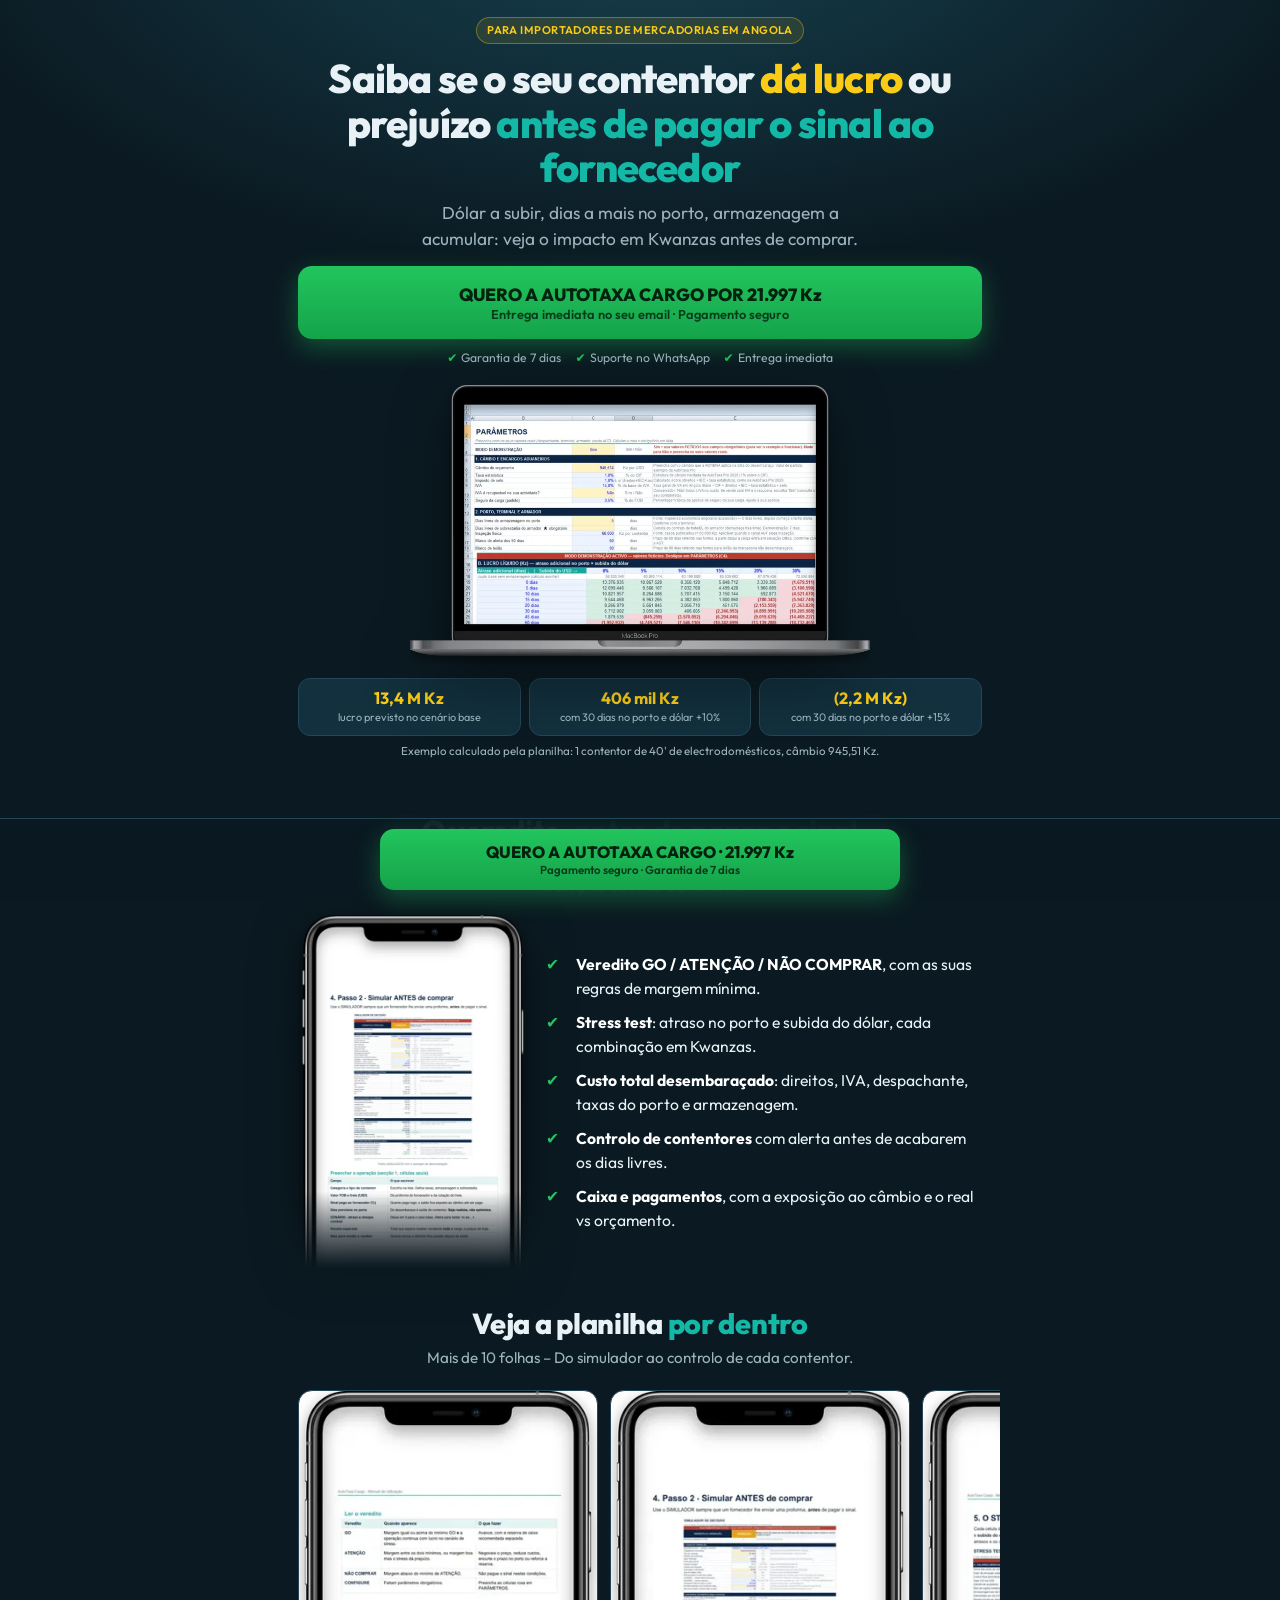
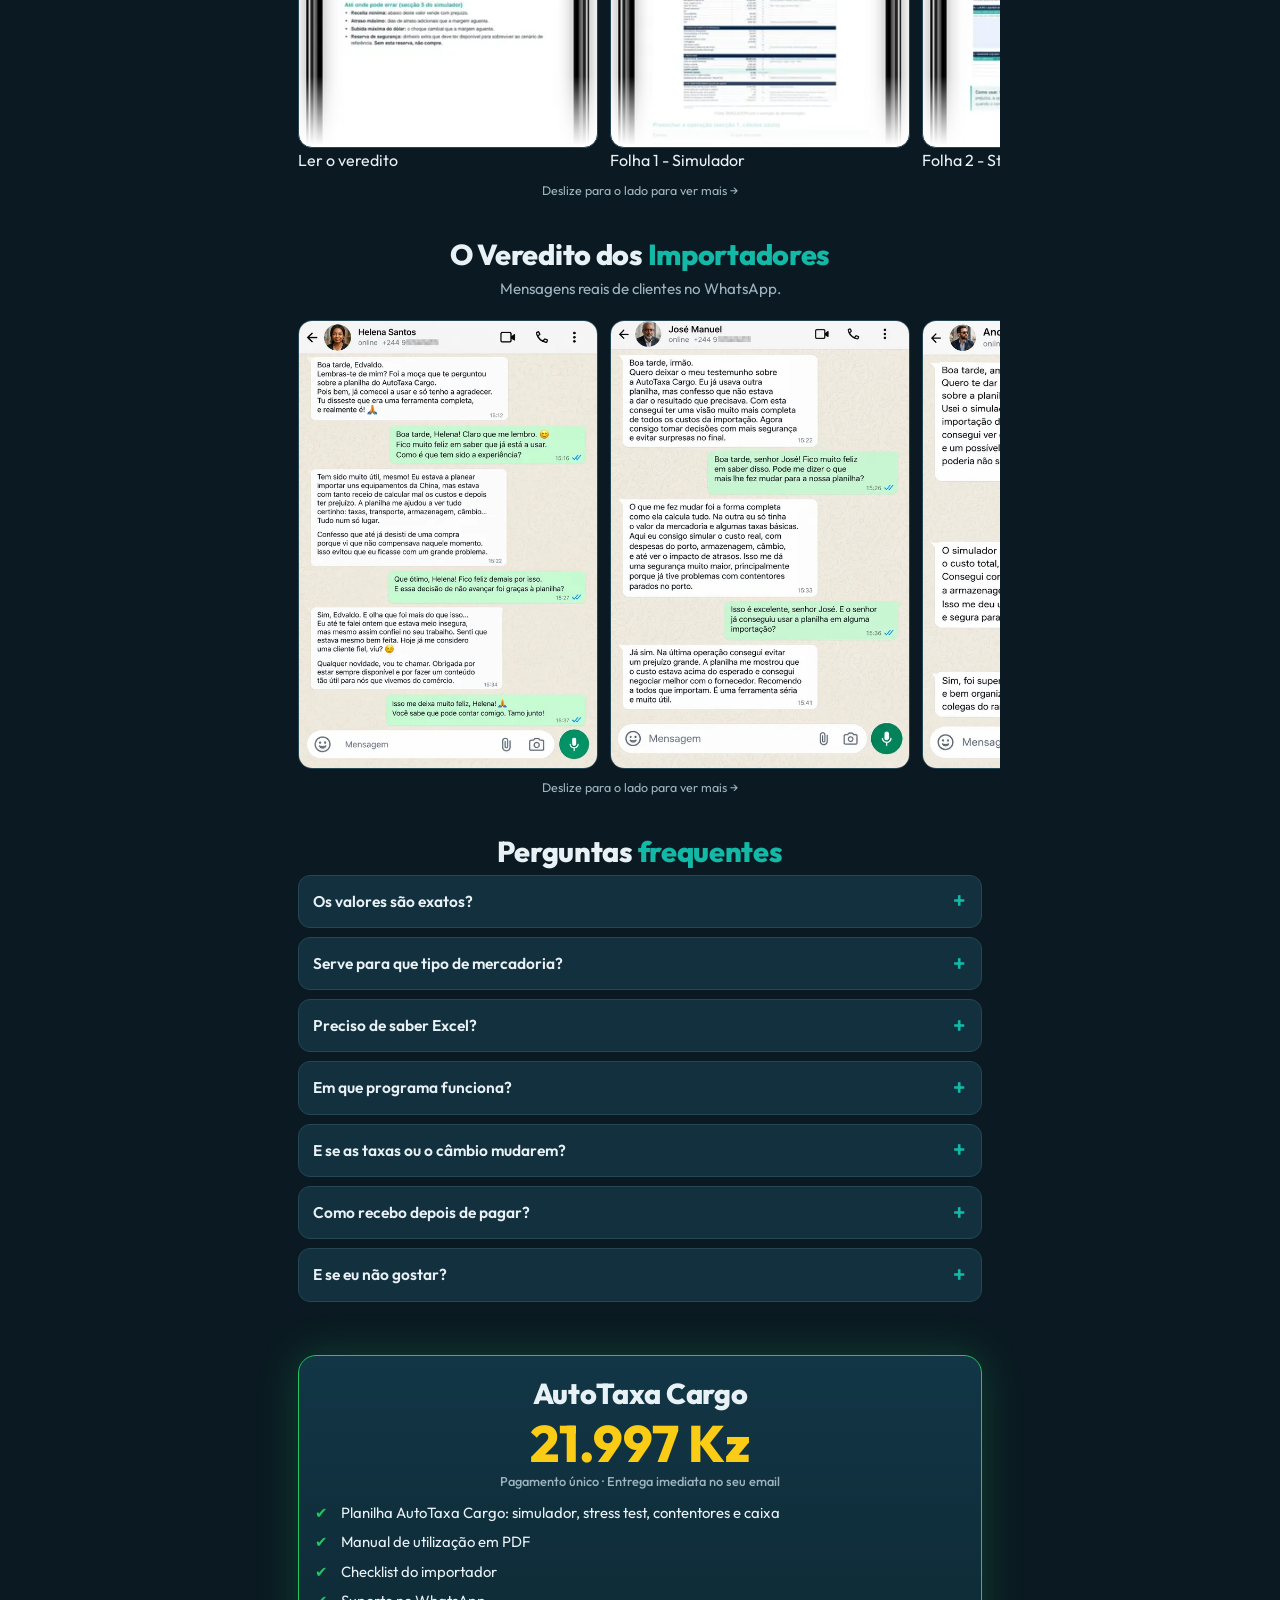
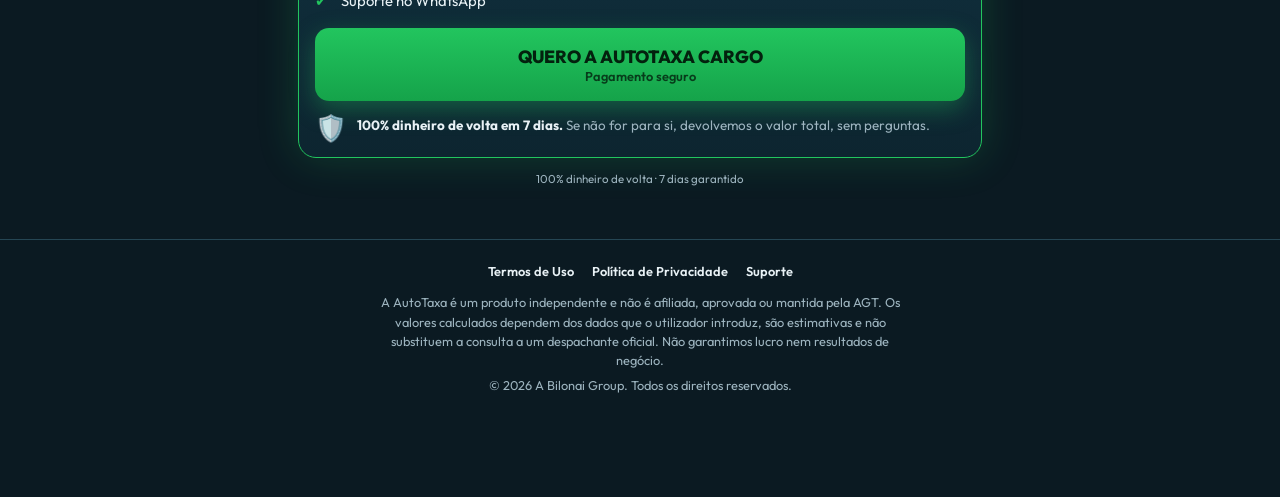
==== commit 61722c82: "Update index.html" ====
--- a/index.html
+++ b/index.html
@@ -62,15 +62,15 @@
 
 <section><div class="wrap">
   <h2>Veja a planilha <span>por dentro</span></h2>
-  <p class="lead">Do simulador ao controlo de cada contentor.</p>
+  <p class="lead">Mais de 10 folhas – Do simulador ao controlo de cada contentor.</p>
   <div class="carousel phones" aria-label="Ecrãs da planilha">
     <figure><img src="assets/v2/p-veredito.webp" width="340" height="407" alt="Como ler o veredito" loading="lazy"><figcaption>Ler o veredito</figcaption></figure>
-    <figure><img src="assets/v2/p-simulador.webp" width="340" height="407" alt="Simulador de decisão" loading="lazy"><figcaption>Simulador</figcaption></figure>
-    <figure><img src="assets/v2/p-stress.webp" width="340" height="407" alt="Stress test" loading="lazy"><figcaption>Stress test</figcaption></figure>
-    <figure><img src="assets/v2/p-contentores.webp" width="340" height="407" alt="Controlo de contentores" loading="lazy"><figcaption>Contentores</figcaption></figure>
-    <figure><img src="assets/v2/p-caixa.webp" width="340" height="407" alt="Pagamentos e caixa" loading="lazy"><figcaption>Pagamentos e caixa</figcaption></figure>
-    <figure><img src="assets/v2/p-real.webp" width="340" height="407" alt="Real versus orçamento" loading="lazy"><figcaption>Real vs orçamento</figcaption></figure>
-    <figure><img src="assets/v2/p-painel.webp" width="340" height="407" alt="Painel e checklist" loading="lazy"><figcaption>Painel e checklist</figcaption></figure>
+    <figure><img src="assets/v2/p-simulador.webp" width="340" height="407" alt="Simulador de decisão" loading="lazy"><figcaption>Folha 1 - Simulador</figcaption></figure>
+    <figure><img src="assets/v2/p-stress.webp" width="340" height="407" alt="Stress test" loading="lazy"><figcaption>Folha 2 - Stress test</figcaption></figure>
+    <figure><img src="assets/v2/p-contentores.webp" width="340" height="407" alt="Controlo de contentores" loading="lazy"><figcaption>Folha 3 - Contentores</figcaption></figure>
+    <figure><img src="assets/v2/p-caixa.webp" width="340" height="407" alt="Pagamentos e caixa" loading="lazy"><figcaption>Folha 4 - Pagamentos e caixa</figcaption></figure>
+    <figure><img src="assets/v2/p-real.webp" width="340" height="407" alt="Real versus orçamento" loading="lazy"><figcaption>Folha 5 - Real vs orçamento</figcaption></figure>
+    <figure><img src="assets/v2/p-painel.webp" width="340" height="407" alt="Painel e checklist" loading="lazy"><figcaption>Folha 6 - Painel e checklist</figcaption></figure>
   </div>
   <p class="swipe">Deslize para o lado para ver mais →</p>
 </div></section>
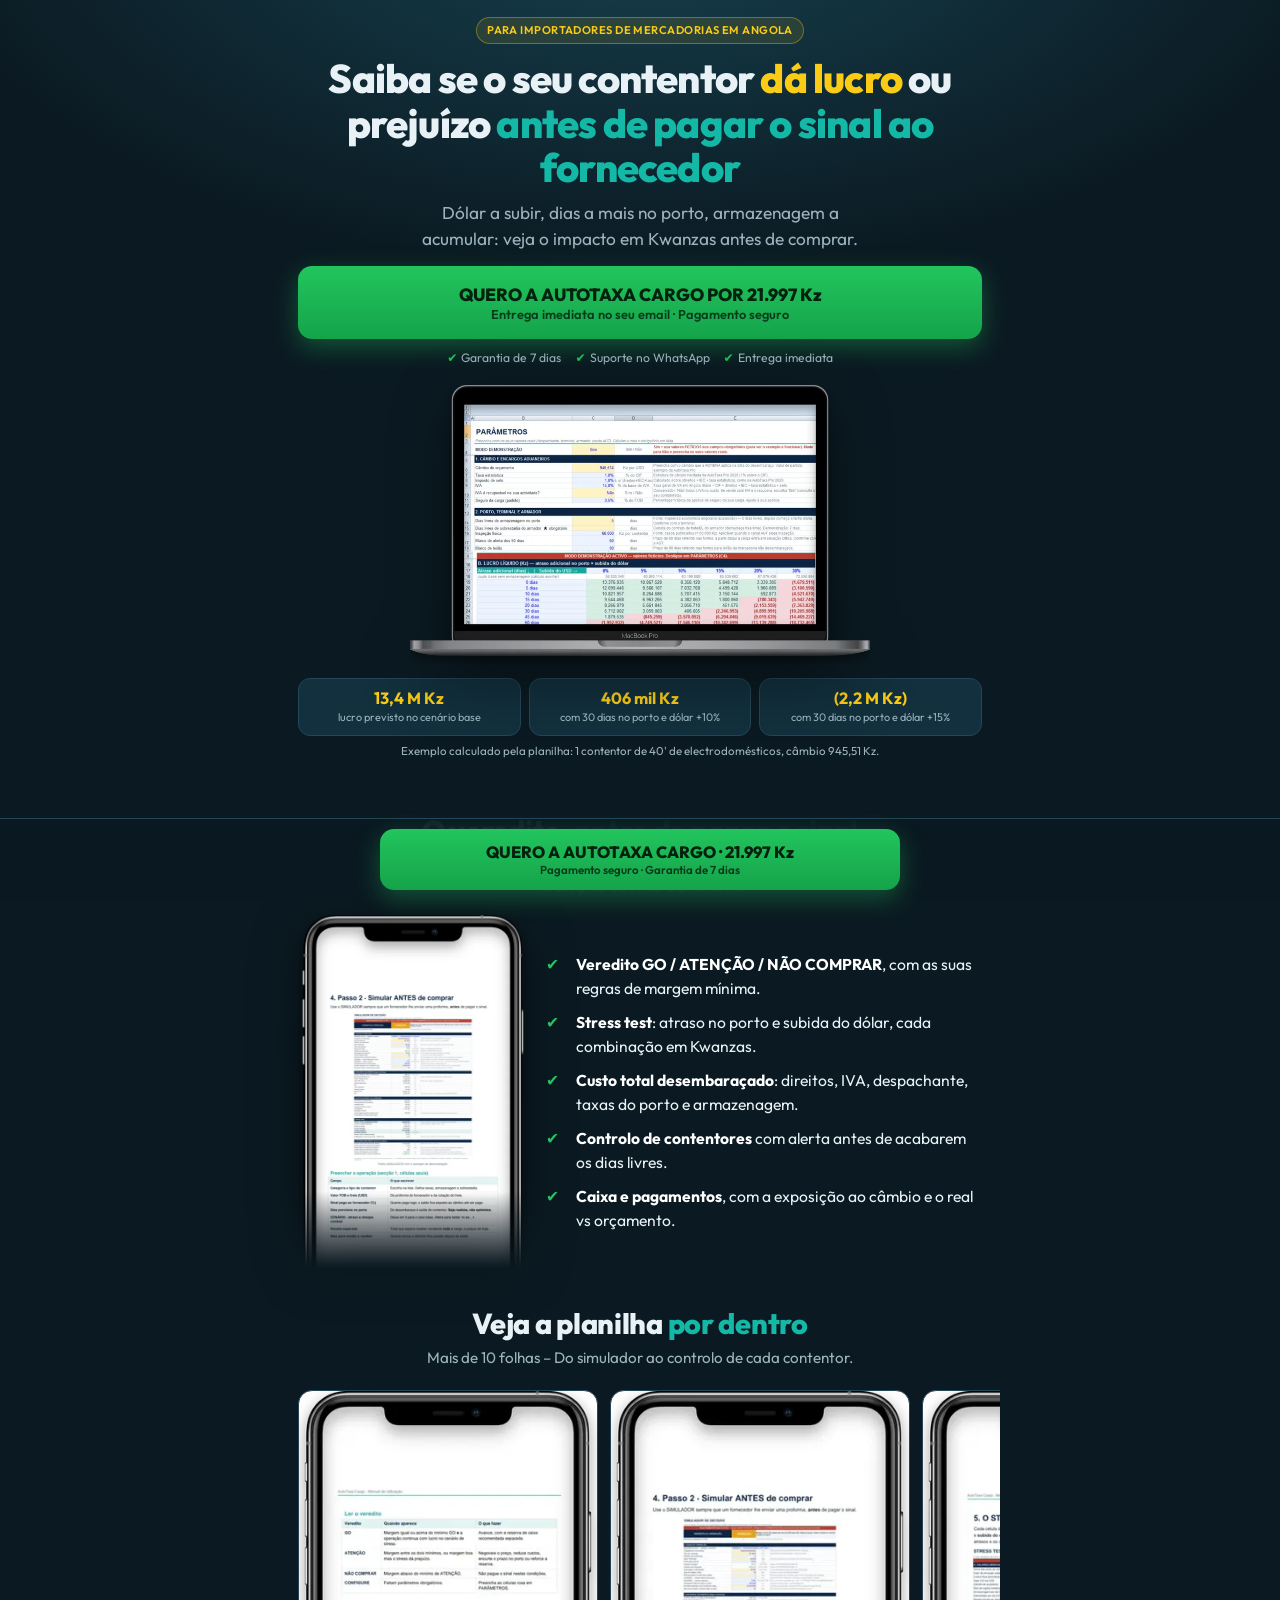
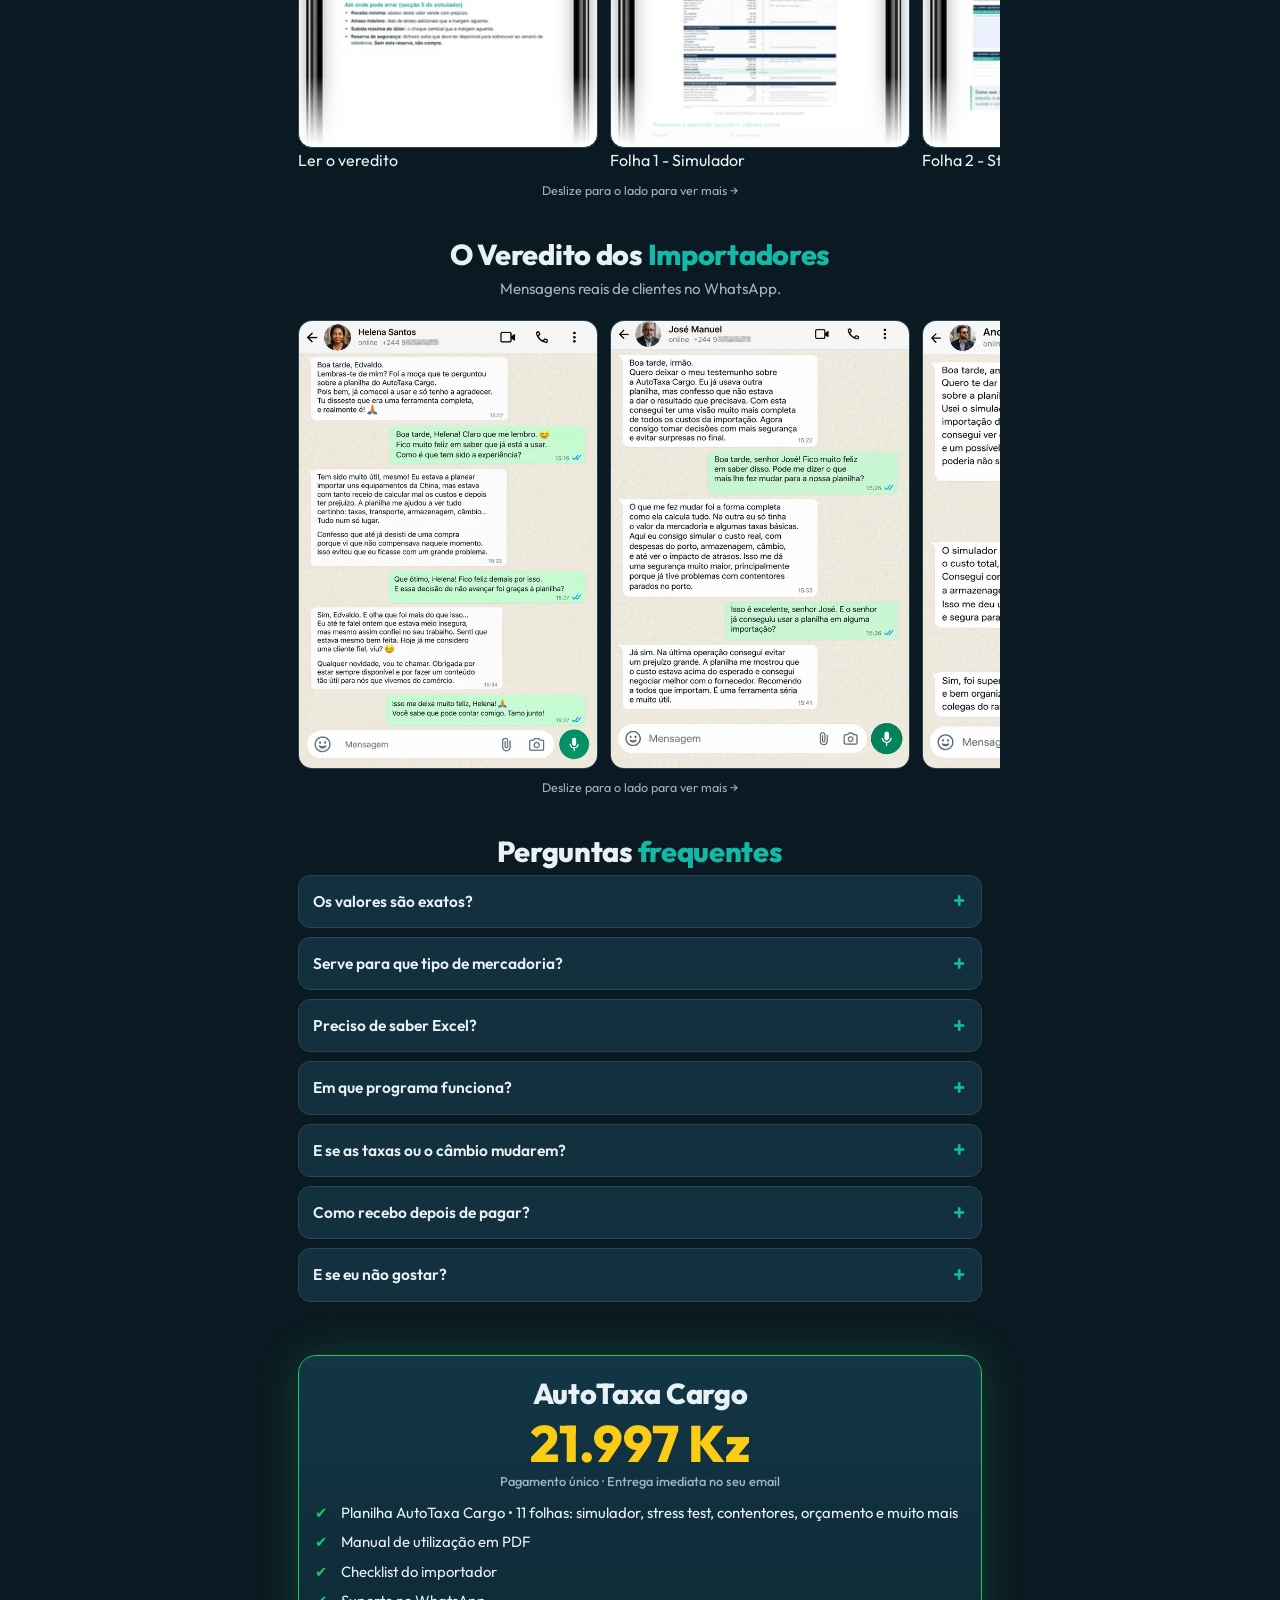
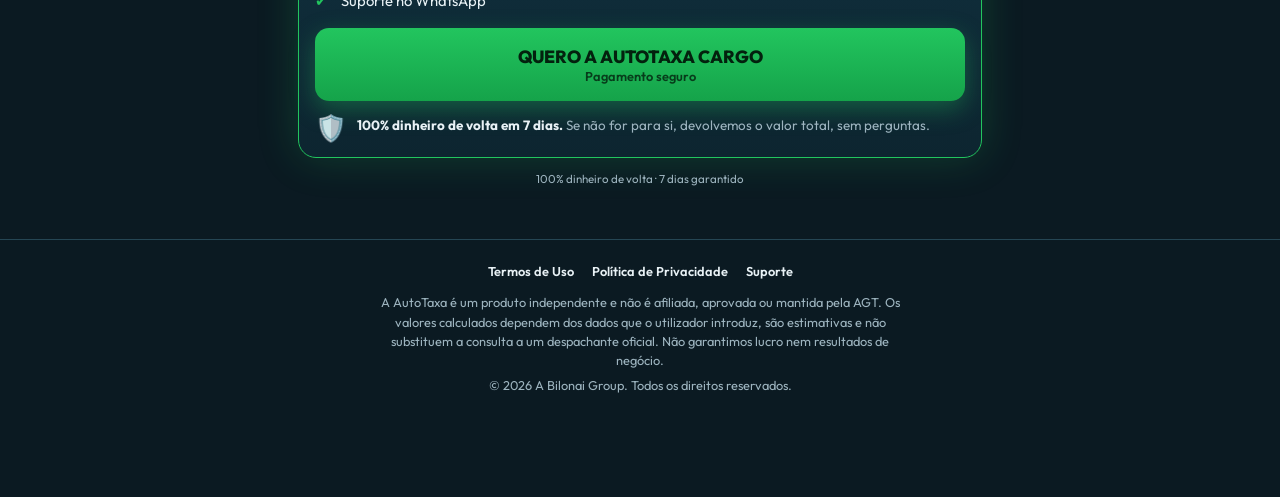
==== commit 5082e291: "Update index.html" ====
--- a/index.html
+++ b/index.html
@@ -104,7 +104,7 @@
     <h2>AutoTaxa Cargo</h2>
     <div class="price">21.997 Kz<small>Pagamento único · Entrega imediata no seu email</small></div>
     <ul>
-      <li>Planilha AutoTaxa Cargo: simulador, stress test, contentores e caixa</li>
+      <li>Planilha AutoTaxa Cargo • 11 folhas: simulador, stress test, contentores, orçamento e muito mais</li>
       <li>Manual de utilização em PDF</li>
       <li>Checklist do importador</li>
       <li>Suporte no WhatsApp</li>
